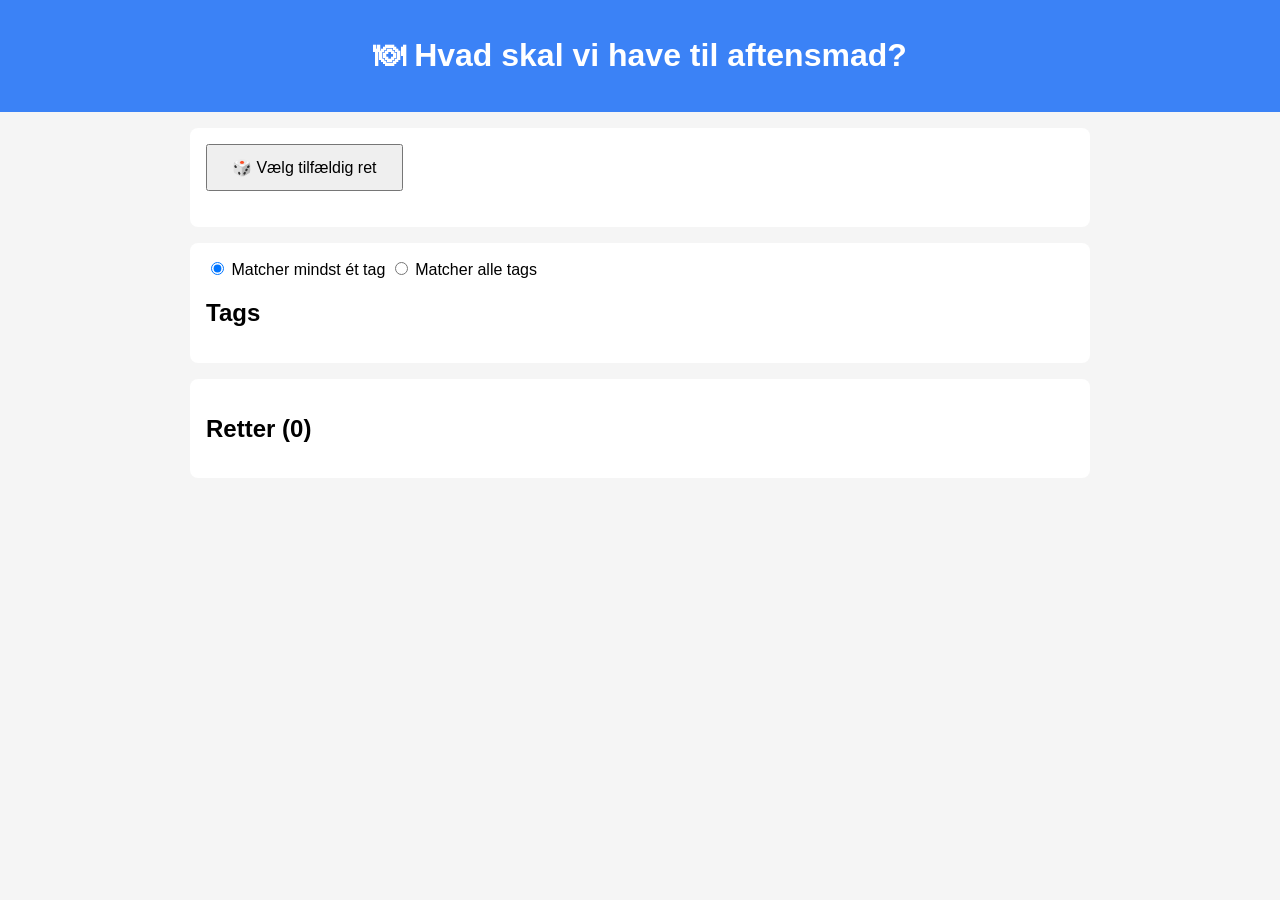
==== index.html @ 85a119c2 "Flyttet filer" ====
<!DOCTYPE html>
<html lang="da">
<head>
    <meta charset="UTF-8">
    <meta name="viewport" content="width=device-width, initial-scale=1.0">

    <title>Hvad skal vi have til aftensmad?</title>

    <link rel="stylesheet" href="css/styles.css">

    <script type="module" src="js/app.js" defer></script>
</head>
<body>

<header>
    <h1>🍽 Hvad skal vi have til aftensmad?</h1>
</header>

<main>

    <section id="randomSection">
        <button id="randomButton">
            🎲 Vælg tilfældig ret
        </button>

        <h2 id="randomRecipe"></h2>
    </section>

    <section id="filterSection">

        <div class="filterMode">

            <label>
                <input
                    type="radio"
                    name="mode"
                    value="any"
                    checked>

                Matcher mindst ét tag
            </label>

            <label>
                <input
                    type="radio"
                    name="mode"
                    value="all">

                Matcher alle tags
            </label>

        </div>

        <h2>Tags</h2>

        <div id="tagContainer"></div>

    </section>

    <section>

        <h2>
            Retter
            (<span id="recipeCount">0</span>)
        </h2>

        <ul id="recipeList"></ul>

    </section>

</main>

</body>
</html>
---- css/styles.css ----
body {

    font-family: Arial, sans-serif;

    margin: 0;

    background: #f5f5f5;
}

header {

    background: #3b82f6;

    color: white;

    padding: 1rem;

    text-align: center;
}

main {

    max-width: 900px;

    margin: auto;

    padding: 1rem;
}

section {

    background: white;

    margin-bottom: 1rem;

    padding: 1rem;

    border-radius: 8px;
}

#tagContainer {

    display: flex;

    flex-wrap: wrap;

    gap: .5rem;
}

.tag {

    background: #eeeeee;

    padding: .4rem .8rem;

    border-radius: 20px;

    cursor: pointer;
}

button {

    font-size: 1rem;

    padding: .75rem 1.5rem;

    cursor: pointer;
}

ul {

    padding-left: 20px;
}
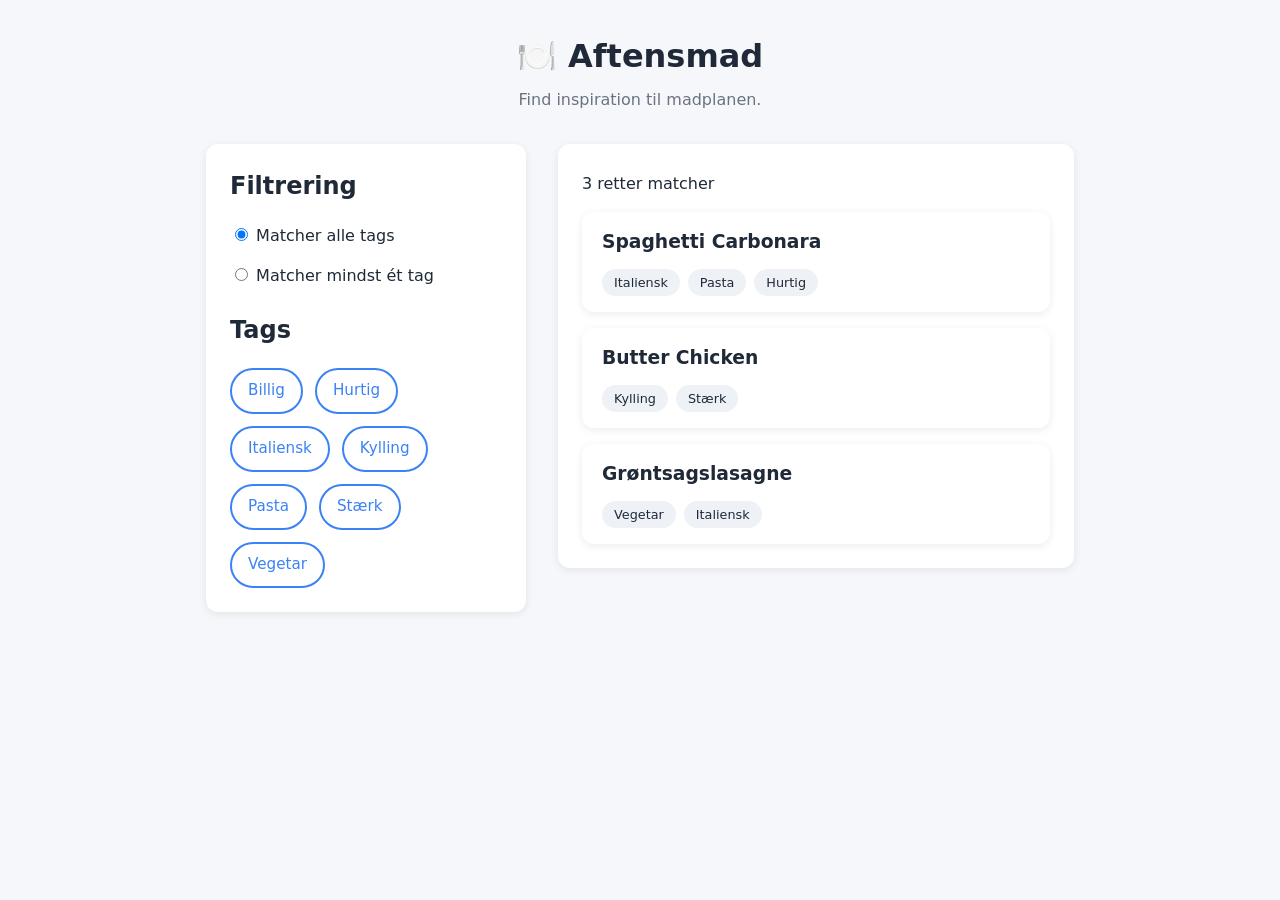
==== commit 80cb89b2: "Redesign" ====
--- a/index.html
+++ b/index.html
@@ -1,74 +1,87 @@
 <!DOCTYPE html>
 <html lang="da">
 <head>
-    <meta charset="UTF-8">
-    <meta name="viewport" content="width=device-width, initial-scale=1.0">
+    <meta charset="utf-8">
+    <meta name="viewport" content="width=device-width, initial-scale=1">
 
-    <title>Hvad skal vi have til aftensmad?</title>
+    <title>Aftensmad</title>
 
     <link rel="stylesheet" href="css/styles.css">
 
     <script type="module" src="js/app.js" defer></script>
 </head>
+
 <body>
 
-<header>
-    <h1>🍽 Hvad skal vi have til aftensmad?</h1>
-</header>
+    <main class="container">
 
-<main>
+        <header class="page-header">
 
-    <section id="randomSection">
-        <button id="randomButton">
-            🎲 Vælg tilfældig ret
-        </button>
+            <h1>🍽️ Aftensmad</h1>
 
-        <h2 id="randomRecipe"></h2>
-    </section>
+            <p>Find inspiration til madplanen.</p>
 
-    <section id="filterSection">
+        </header>
 
-        <div class="filterMode">
+        <div class="content">
 
-            <label>
-                <input
-                    type="radio"
-                    name="mode"
-                    value="any"
-                    checked>
+            <aside class="filters">
 
-                Matcher mindst ét tag
-            </label>
+                <section>
 
-            <label>
-                <input
-                    type="radio"
-                    name="mode"
-                    value="all">
+                    <h2>Filtrering</h2>
 
-                Matcher alle tags
-            </label>
+                    <div class="match-mode">
+
+                        <label>
+                            <input
+                                type="radio"
+                                name="mode"
+                                value="all"
+                                checked>
+
+                            Matcher alle tags
+                        </label>
+
+                        <label>
+                            <input
+                                type="radio"
+                                name="mode"
+                                value="any">
+
+                            Matcher mindst ét tag
+                        </label>
+
+                    </div>
+
+                    <h2>Tags</h2>
+
+                    <div
+                        id="tagContainer"
+                        class="tag-container">
+                    </div>
+
+                </section>
+
+            </aside>
+
+            <section class="results">
+
+                <div
+                    id="resultInfo"
+                    class="result-info">
+                </div>
+
+                <div
+                    id="recipeContainer"
+                    class="recipe-container">
+                </div>
+
+            </section>
 
         </div>
 
-        <h2>Tags</h2>
-
-        <div id="tagContainer"></div>
-
-    </section>
-
-    <section>
-
-        <h2>
-            Retter
-            (<span id="recipeCount">0</span>)
-        </h2>
-
-        <ul id="recipeList"></ul>
-
-    </section>
-
-</main>
+    </main>
 
 </body>
 </html>
--- a/css/styles.css
+++ b/css/styles.css
@@ -1,73 +1,290 @@
+:root {
+
+    --primary: #3b82f6;
+    --primary-hover: #2563eb;
+
+    --background: #f5f7fa;
+    --surface: #ffffff;
+
+    --border: #d7dde5;
+
+    --text: #1f2937;
+    --muted: #6b7280;
+
+    --tag-background: #eef2f7;
+
+    --shadow:
+        0 2px 8px rgba(0,0,0,.08);
+
+    --radius: 12px;
+
+    --spacing: 1rem;
+}
+
+*,
+*::before,
+*::after {
+
+    box-sizing: border-box;
+}
+
 body {
 
-    font-family: Arial, sans-serif;
-
     margin: 0;
 
-    background: #f5f5f5;
+    font-family:
+        system-ui,
+        -apple-system,
+        BlinkMacSystemFont,
+        "Segoe UI",
+        sans-serif;
+
+    background: var(--background);
+
+    color: var(--text);
+
+    line-height: 1.5;
+}
+
+.container {
+
+    max-width: 900px;
+
+    margin: 0 auto;
+
+    padding: 2rem 1rem;
 }
 
 header {
 
-    background: #3b82f6;
+    text-align: center;
+
+    margin-bottom: 2rem;
+}
+
+header h1 {
+
+    margin: 0;
+}
+
+header p {
+
+    color: var(--muted);
+
+    margin-top: .5rem;
+}
+
+section {
+
+    background: var(--surface);
+
+    border-radius: var(--radius);
+
+    box-shadow: var(--shadow);
+
+    padding: 1.5rem;
+
+    margin-bottom: 1.5rem;
+}
+
+h2 {
+
+    margin-top: 0;
+}
+
+.match-mode {
+
+    display: flex;
+
+    flex-wrap: wrap;
+
+    gap: 1rem;
+
+    margin-bottom: 1.5rem;
+}
+
+.match-mode label {
+
+    cursor: pointer;
+}
+
+.tag-container {
+
+    display: flex;
+
+    flex-wrap: wrap;
+
+    gap: .75rem;
+}
+
+.tag-chip {
+
+    padding: .6rem 1rem;
+
+    border-radius: 999px;
+
+    border: 2px solid var(--primary);
+
+    background: white;
+
+    color: var(--primary);
+
+    cursor: pointer;
+
+    font-size: .95rem;
+
+    transition:
+        background .2s,
+        color .2s,
+        transform .15s;
+}
+
+.tag-chip:hover {
+
+    transform: translateY(-2px);
+}
+
+.tag-chip.selected {
+
+    background: var(--primary);
 
     color: white;
-
-    padding: 1rem;
+}
+
+.result-info {
+
+    margin-bottom: 1rem;
+}
+
+.result-info p {
+
+    margin: .25rem 0;
+}
+
+.recipe-container {
+
+    display: flex;
+
+    flex-direction: column;
+
+    gap: 1rem;
+}
+
+.recipe-card {
+
+    background: white;
+
+    border-radius: var(--radius);
+
+    box-shadow: var(--shadow);
+
+    padding: 1rem 1.25rem;
+}
+
+.recipe-card h3 {
+
+    margin: 0;
+}
+
+.recipe-tags {
+
+    display: flex;
+
+    flex-wrap: wrap;
+
+    gap: .5rem;
+
+    margin-top: .8rem;
+}
+
+.recipe-tag {
+
+    background: var(--tag-background);
+
+    border-radius: 999px;
+
+    padding: .25rem .75rem;
+
+    font-size: .8rem;
+
+    color: var(--text);
+}
+
+.empty-state {
 
     text-align: center;
-}
-
-main {
-
-    max-width: 900px;
-
-    margin: auto;
-
-    padding: 1rem;
-}
-
-section {
-
-    background: white;
-
-    margin-bottom: 1rem;
-
-    padding: 1rem;
-
-    border-radius: 8px;
-}
-
-#tagContainer {
-
-    display: flex;
-
-    flex-wrap: wrap;
-
-    gap: .5rem;
-}
-
-.tag {
-
-    background: #eeeeee;
-
-    padding: .4rem .8rem;
-
-    border-radius: 20px;
-
-    cursor: pointer;
+
+    color: var(--muted);
+
+    padding: 2rem 1rem;
 }
 
 button {
 
-    font-size: 1rem;
-
-    padding: .75rem 1.5rem;
-
-    cursor: pointer;
-}
-
-ul {
-
-    padding-left: 20px;
+    font: inherit;
+}
+
+@media (max-width: 600px) {
+
+    .container {
+
+        padding: 1rem;
+    }
+
+    section {
+
+        padding: 1rem;
+    }
+
+    .tag-chip {
+
+        width: 100%;
+    }
+
+    .match-mode {
+
+        flex-direction: column;
+
+        gap: .5rem;
+    }
+}
+.page-header {
+
+    margin-bottom: 2rem;
+}
+
+.content {
+
+    display: grid;
+
+    grid-template-columns: 320px 1fr;
+
+    gap: 2rem;
+
+    align-items: start;
+}
+
+.filters {
+
+    position: sticky;
+
+    top: 1rem;
+}
+
+.results {
+
+    min-width: 0;
+}
+
+@media (max-width: 800px) {
+
+    .content {
+
+        grid-template-columns: 1fr;
+    }
+
+    .filters {
+
+        position: static;
+    }
 }
